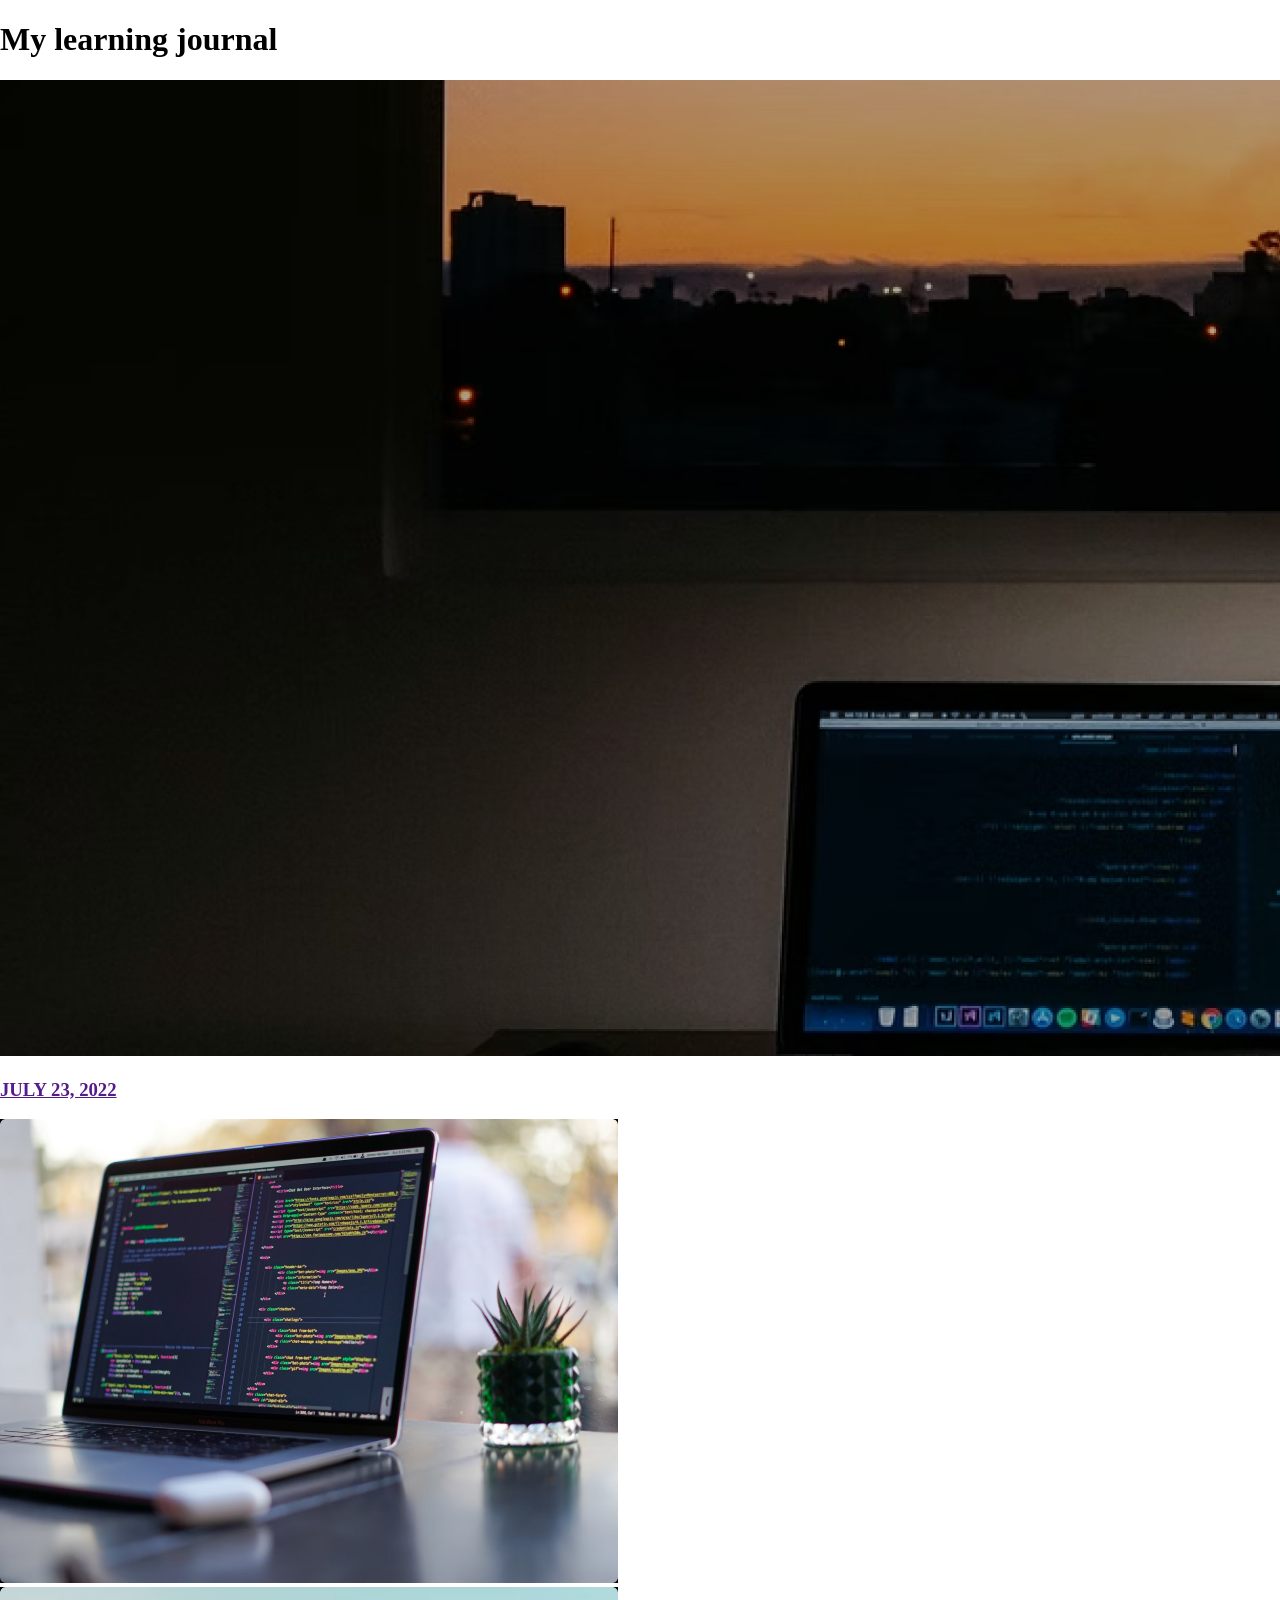
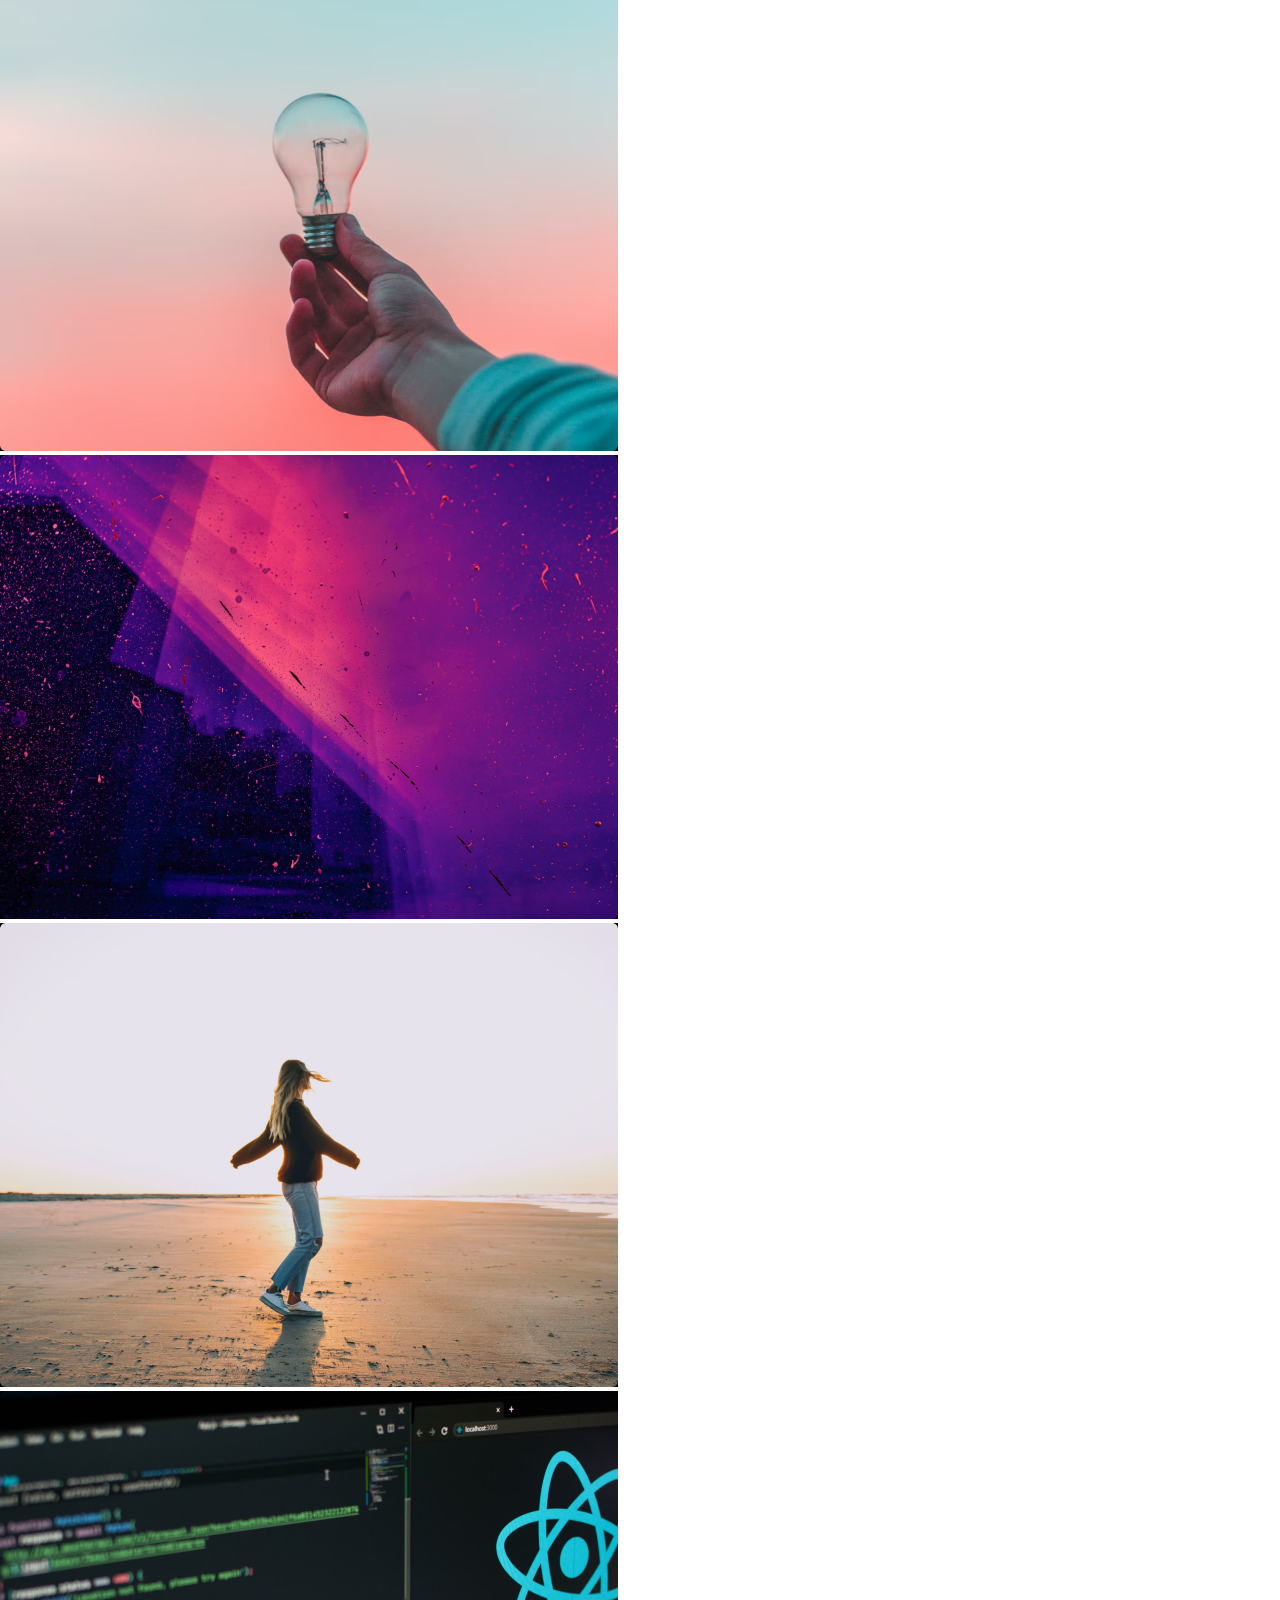
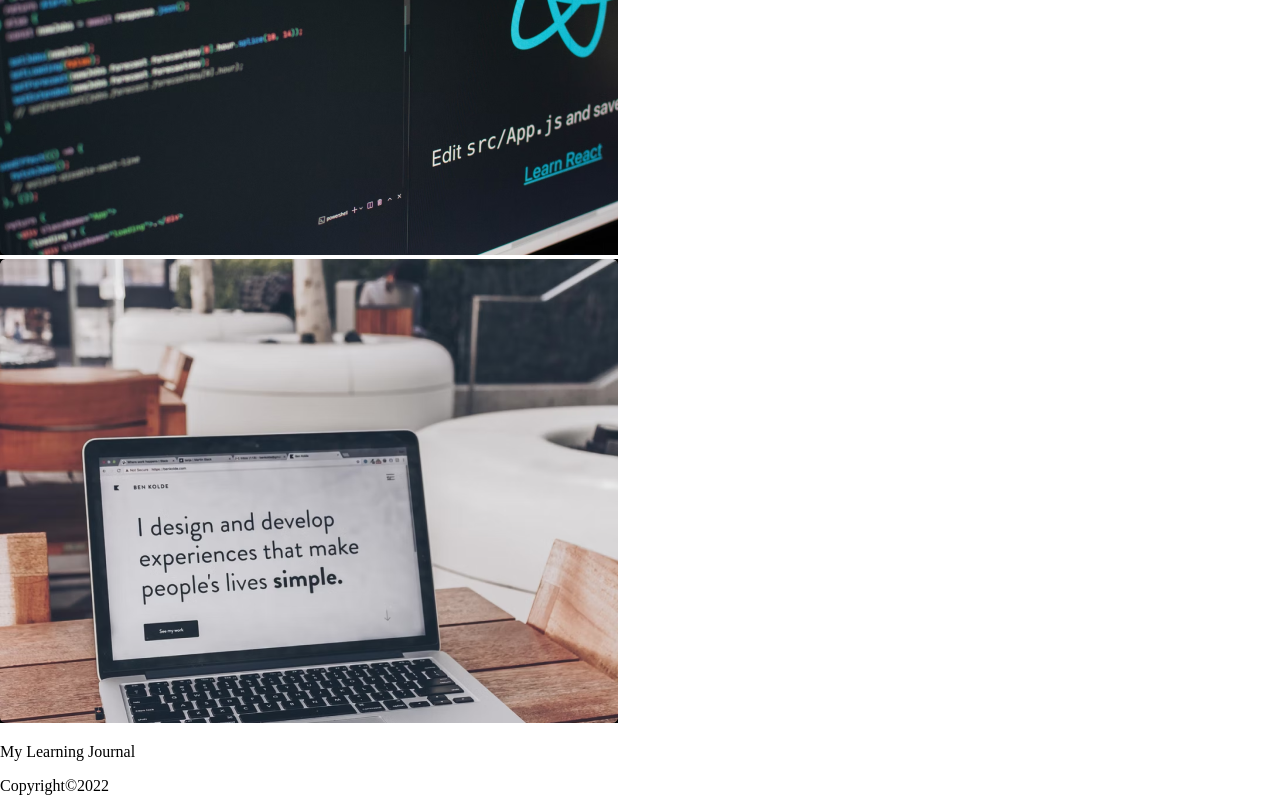
==== index.html @ 687f64eb "First commit" ====
<!DOCTYPE html>
<html lang="en">
    <head>
        <title>My Learning Journal</title>
        <link rel="stylesheet" href="css/style.css">
        <meta charset="UTF-8">
        <meta name="viewport" content="width=device-width, initial-scale=1.0">
    </head>
    <body>
        <header class="site-header">
            <h1>My learning journal</h1>
        </header>
        <main>
            <a href="" class="image_main">
                <article>
                    <img src="./images/image_main.png" alt="A laptop and a desk light in front of a window"/>
                    <header>
                        <h3>JULY 23, 2022</h3>
                    </header>
                </article>
            </a>
            <a href="./index.html" class="blog_1">
                <article>
                    <img src="./images/blog1.png" alt="A laptop with code one screen next to a plant"/>
                </article>
            </a>
            <a href="./index.html" class="blog_2">
                <article>
                    <img src="./images/blog2.png" alt="A hand holding a light bulb"/>
                </article>
            </a>
            <a href="./index.html" class="blog_3">
                <article>
                    <img src="./images/blog3.png" alt="An abstract painting with a variation of pink and purple colors"/>
                </article>
            </a>
            <a href="./index.html" class="blog_4">
                <article>
                    <img src="./images/blog4.png" alt="A women twirling on the beach"/>
                </article>
            </a>
            <a href="./index.html" class="blog_5">
                <article>
                    <img src="./images/blog5.png" alt="A picture of react code on a laptop"/>
                </article>
            </a>
            <a href="./index.html" class="blog_6">
                <article>
                    <img src="./images/blog6.png" alt="A laptop on a table at a restoraunt"/> 
                </article>
            </a>
        </main>
        <footer>
            <p>
                My Learning Journal
            </p>
            <p>
                Copyright©2022
            </p>
        </footer>
    </body>
</html>
---- css/style.css ----
html, 
body {
    margin: 0;
    padding: 0;
}
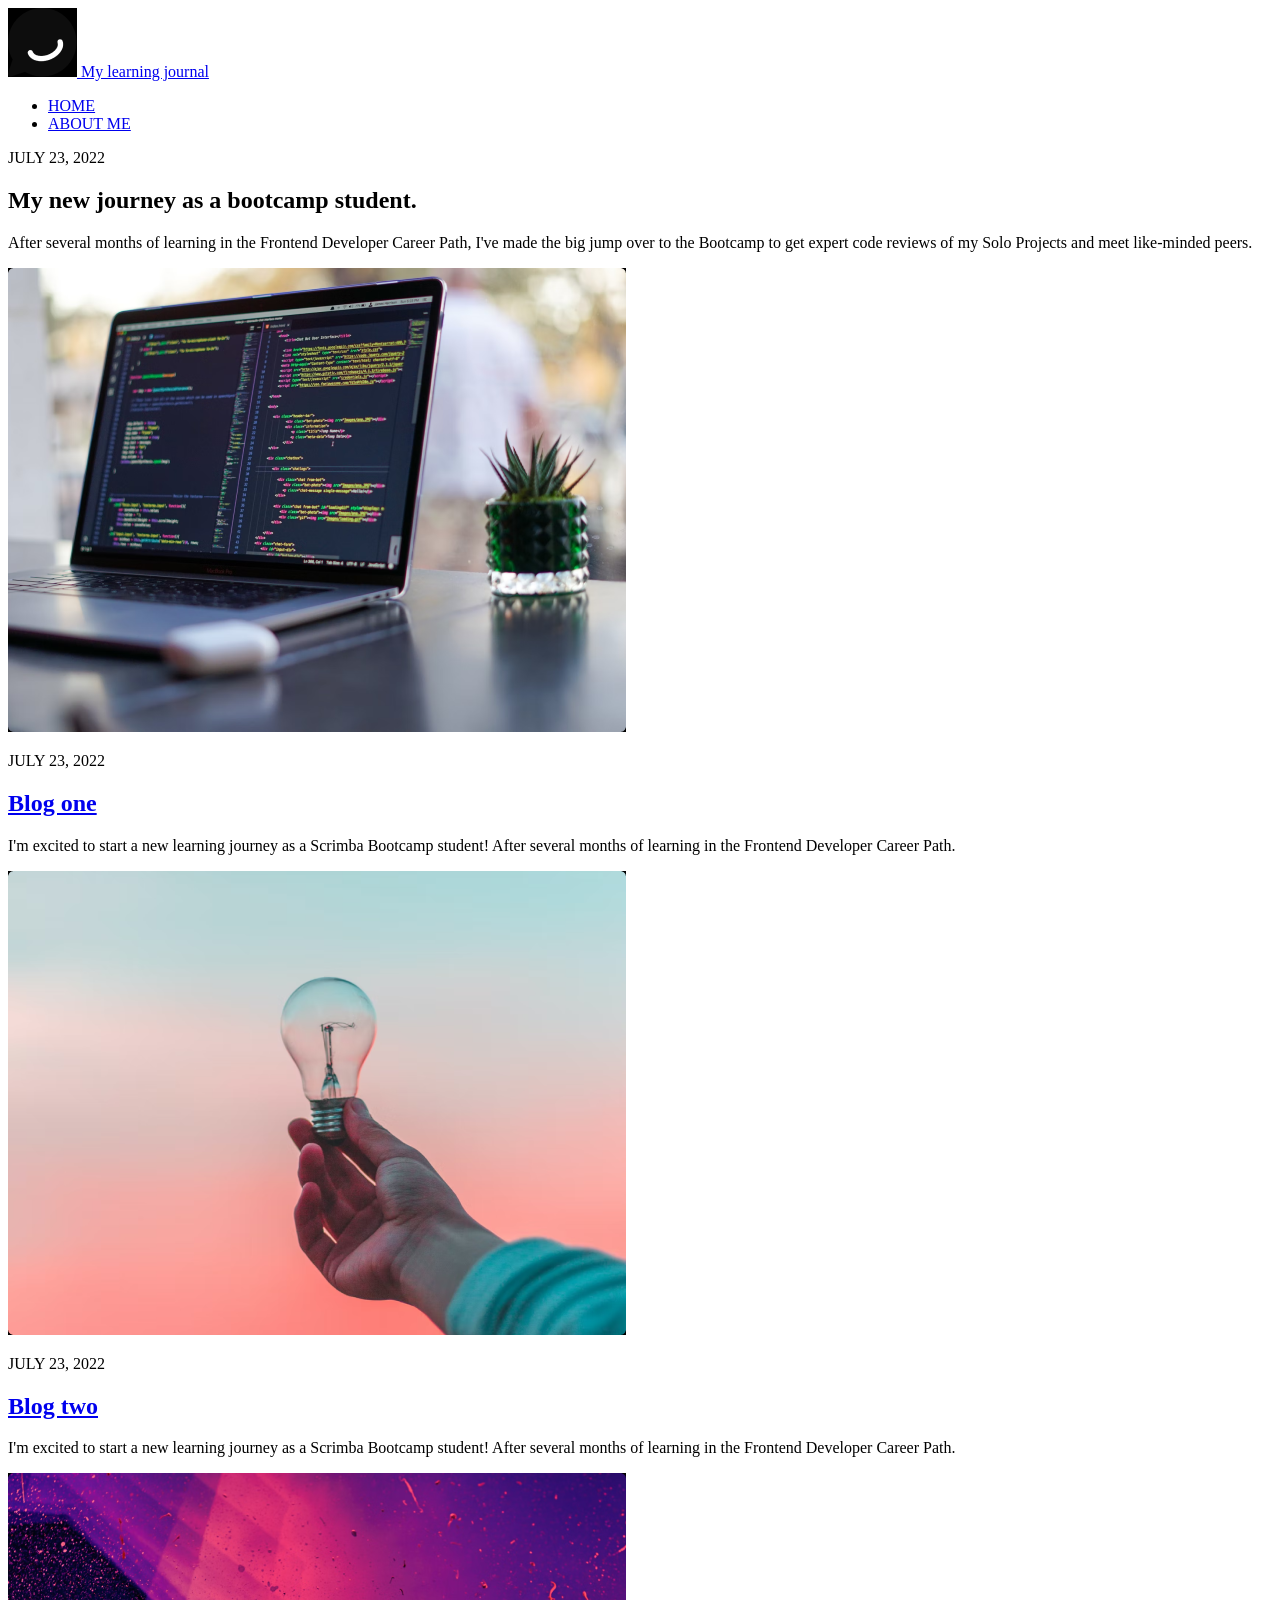
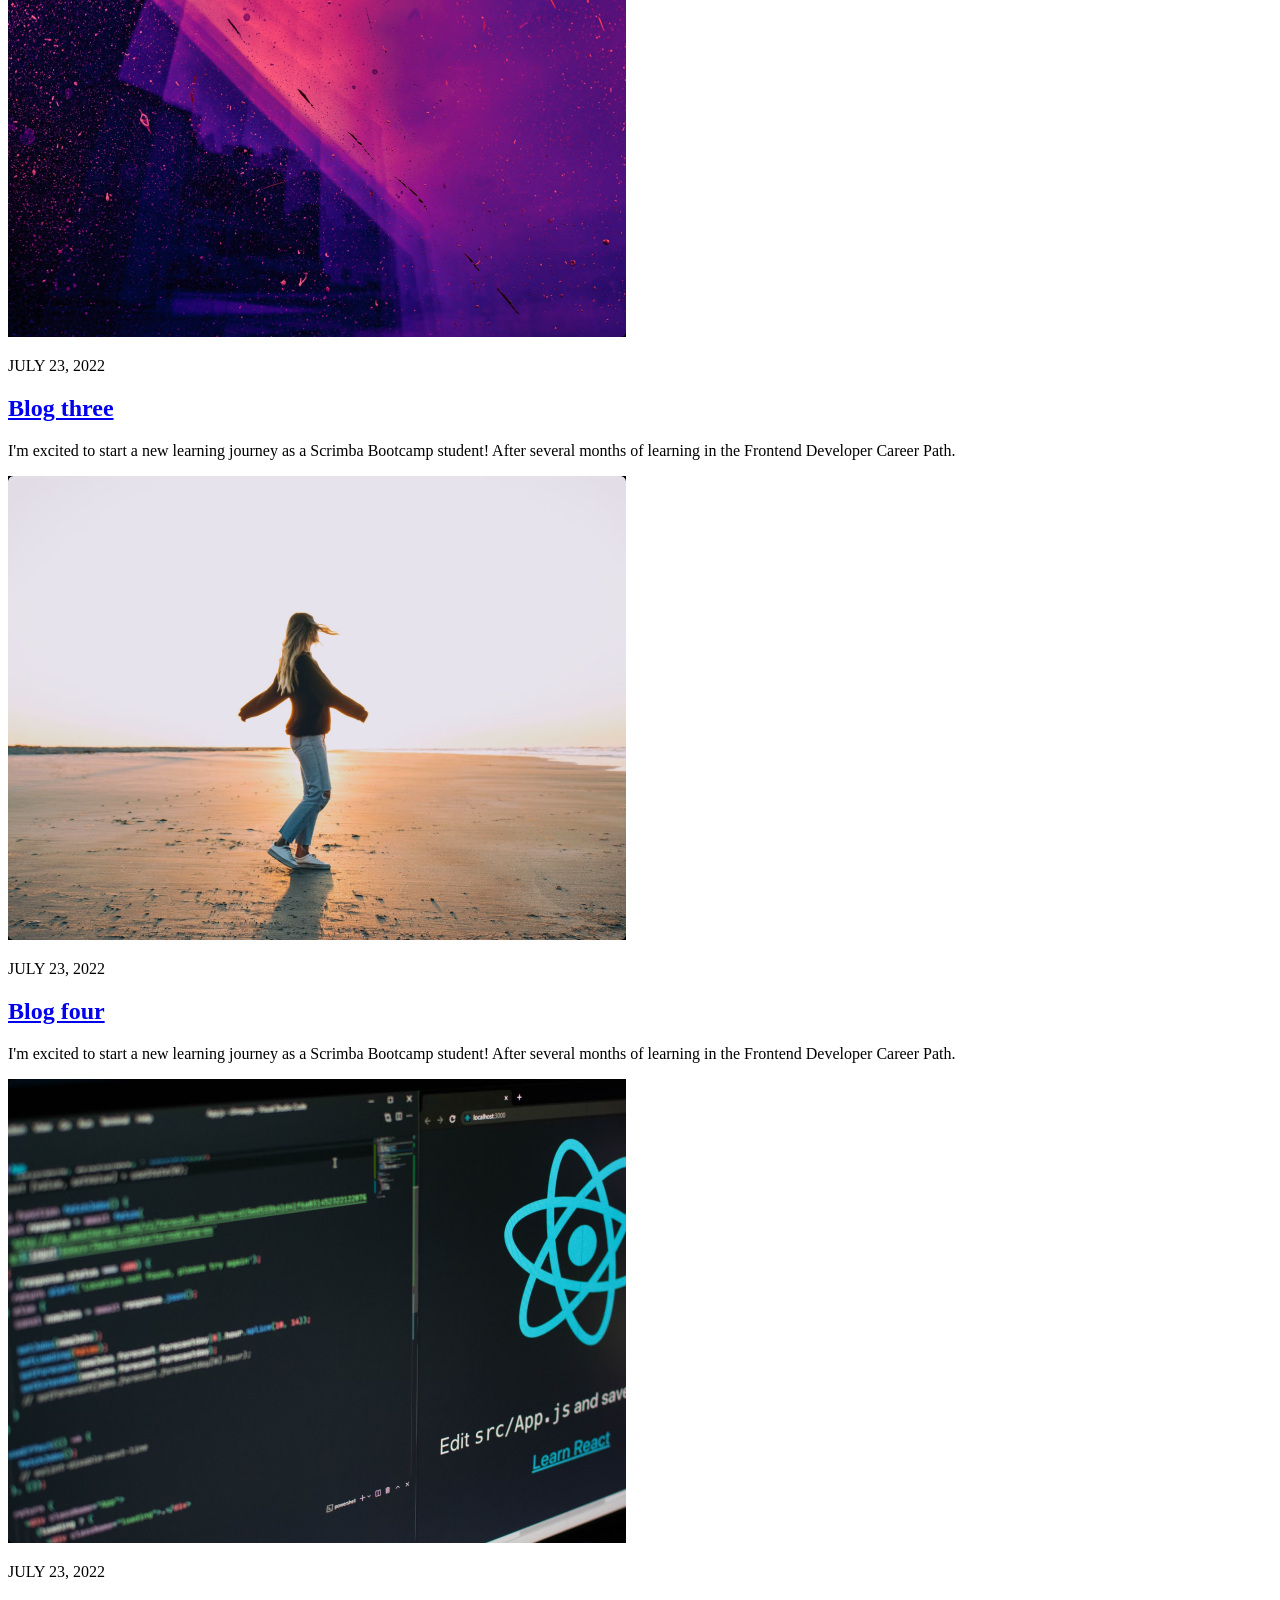
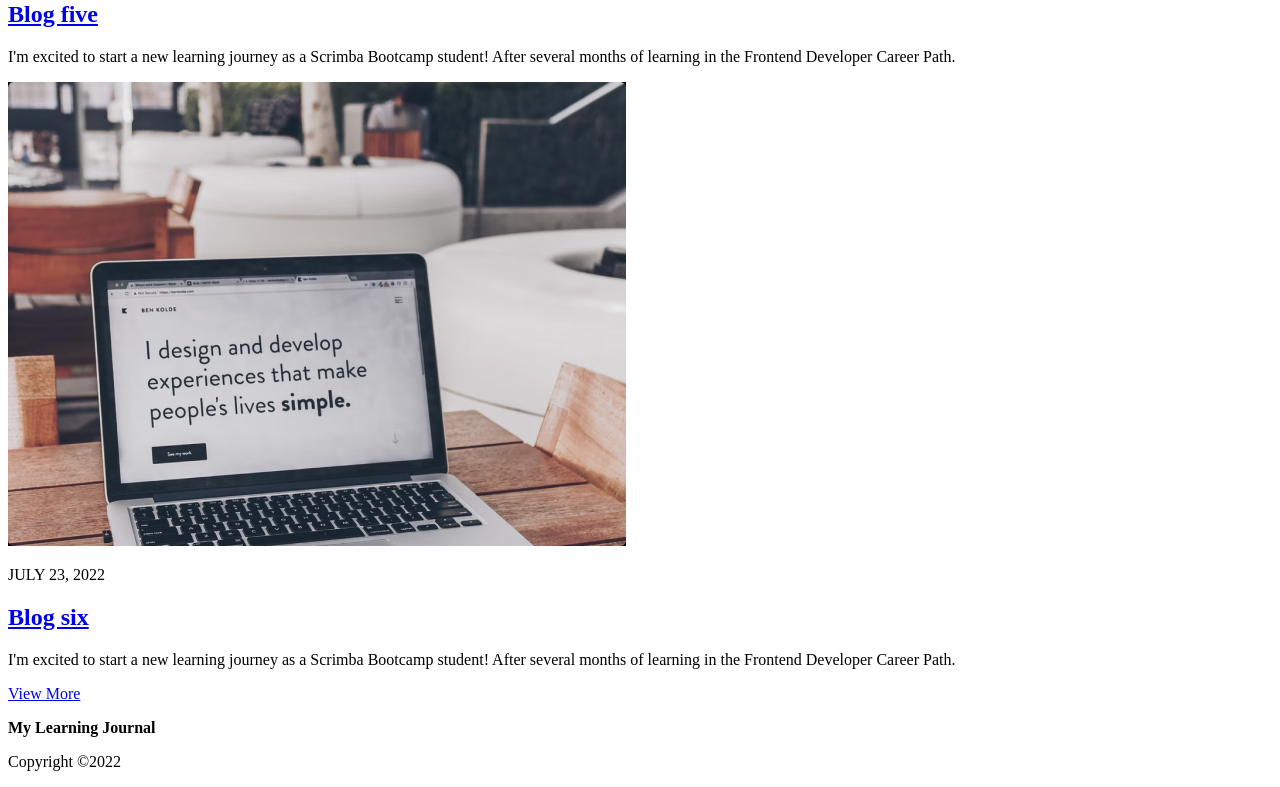
==== commit 044a0478: "modifide structure" ====
--- a/index.html
+++ b/index.html
@@ -1,62 +1,83 @@
 <!DOCTYPE html>
 <html lang="en">
     <head>
-        <title>My Learning Journal</title>
-        <link rel="stylesheet" href="css/style.css">
         <meta charset="UTF-8">
         <meta name="viewport" content="width=device-width, initial-scale=1.0">
+        <title>My Learning Journal</title>
+        <link rel="stylesheet" href="style.css">
+        <link href="https://fonts.googleapis.com/css2?family=Source+Sans+Pro:wght@400;700;900&display=swap" rel="stylesheet">
     </head>
     <body>
-        <header class="site-header">
-            <h1>My learning journal</h1>
-        </header>
-        <main>
-            <a href="" class="image_main">
-                <article>
-                    <img src="./images/image_main.png" alt="A laptop and a desk light in front of a window"/>
-                    <header>
-                        <h3>JULY 23, 2022</h3>
-                    </header>
+        <!-- Navigation -->
+        <nav>
+            <div class="nav-container">
+                <a href="index.html" class="logo">
+                    <img src="images/logo.png" alt="logo">
+                    My learning journal
+                </a>
+                <ul>
+                    <li><a href="index.html">HOME</a></li>
+                    <li><a href="about.html">ABOUT ME</a></li>
+                </ul>
+            </div>
+        </nav>
+
+        <!-- Hero Section -->
+        <section class="hero">
+            <div class="hero-content">
+                <p class="date">JULY 23, 2022</p>
+                <h1>My new journey as a bootcamp student.</h1>
+                <p>After several months of learning in the Frontend Developer Career Path, I've made the big jump over to the Bootcamp to get expert code reviews of my Solo Projects and meet like-minded peers.</p>
+            </div>
+        </section>
+
+        <!-- Blog Posts Grid -->
+        <main class="container">
+            <div class="posts-grid">
+                <article class="post-card">
+                    <img src="images/blog1.png" alt="Blog one">
+                    <p class="date">JULY 23, 2022</p>
+                    <h2><a href="post.html">Blog one</a></h2>
+                    <p>I'm excited to start a new learning journey as a Scrimba Bootcamp student! After several months of learning in the Frontend Developer Career Path.</p>
                 </article>
-            </a>
-            <a href="./index.html" class="blog_1">
-                <article>
-                    <img src="./images/blog1.png" alt="A laptop with code one screen next to a plant"/>
+                <article class="post-card">
+                    <img src="images/blog2.png" alt="Blog two">
+                    <p class="date">JULY 23, 2022</p>
+                    <h2><a href="post.html">Blog two</a></h2>
+                    <p>I'm excited to start a new learning journey as a Scrimba Bootcamp student! After several months of learning in the Frontend Developer Career Path.</p>
                 </article>
-            </a>
-            <a href="./index.html" class="blog_2">
-                <article>
-                    <img src="./images/blog2.png" alt="A hand holding a light bulb"/>
+                <article class="post-card">
+                    <img src="images/blog3.png" alt="Blog three">
+                    <p class="date">JULY 23, 2022</p>
+                    <h2><a href="post.html">Blog three</a></h2>
+                    <p>I'm excited to start a new learning journey as a Scrimba Bootcamp student! After several months of learning in the Frontend Developer Career Path.</p>
                 </article>
-            </a>
-            <a href="./index.html" class="blog_3">
-                <article>
-                    <img src="./images/blog3.png" alt="An abstract painting with a variation of pink and purple colors"/>
+                <article class="post-card">
+                    <img src="images/blog4.png" alt="Blog four">
+                    <p class="date">JULY 23, 2022</p>
+                    <h2><a href="post.html">Blog four</a></h2>
+                    <p>I'm excited to start a new learning journey as a Scrimba Bootcamp student! After several months of learning in the Frontend Developer Career Path.</p>
                 </article>
-            </a>
-            <a href="./index.html" class="blog_4">
-                <article>
-                    <img src="./images/blog4.png" alt="A women twirling on the beach"/>
+                <article class="post-card">
+                    <img src="images/blog5.png" alt="Blog five">
+                    <p class="date">JULY 23, 2022</p>
+                    <h2><a href="post.html">Blog five</a></h2>
+                    <p>I'm excited to start a new learning journey as a Scrimba Bootcamp student! After several months of learning in the Frontend Developer Career Path.</p>
                 </article>
-            </a>
-            <a href="./index.html" class="blog_5">
-                <article>
-                    <img src="./images/blog5.png" alt="A picture of react code on a laptop"/>
+                <article class="post-card">
+                    <img src="images/blog6.png" alt="Blog six">
+                    <p class="date">JULY 23, 2022</p>
+                    <h2><a href="post.html">Blog six</a></h2>
+                    <p>I'm excited to start a new learning journey as a Scrimba Bootcamp student! After several months of learning in the Frontend Developer Career Path.</p>
                 </article>
-            </a>
-            <a href="./index.html" class="blog_6">
-                <article>
-                    <img src="./images/blog6.png" alt="A laptop on a table at a restoraunt"/> 
-                </article>
-            </a>
+            </div>
+            <a href="#" class="view-more">View More</a>
         </main>
+
+        <!-- Footer -->
         <footer>
-            <p>
-                My Learning Journal
-            </p>
-            <p>
-                Copyright©2022
-            </p>
+            <p><strong>My Learning Journal</strong></p>
+            <p>Copyright ©2022</p>
         </footer>
     </body>
 </html>
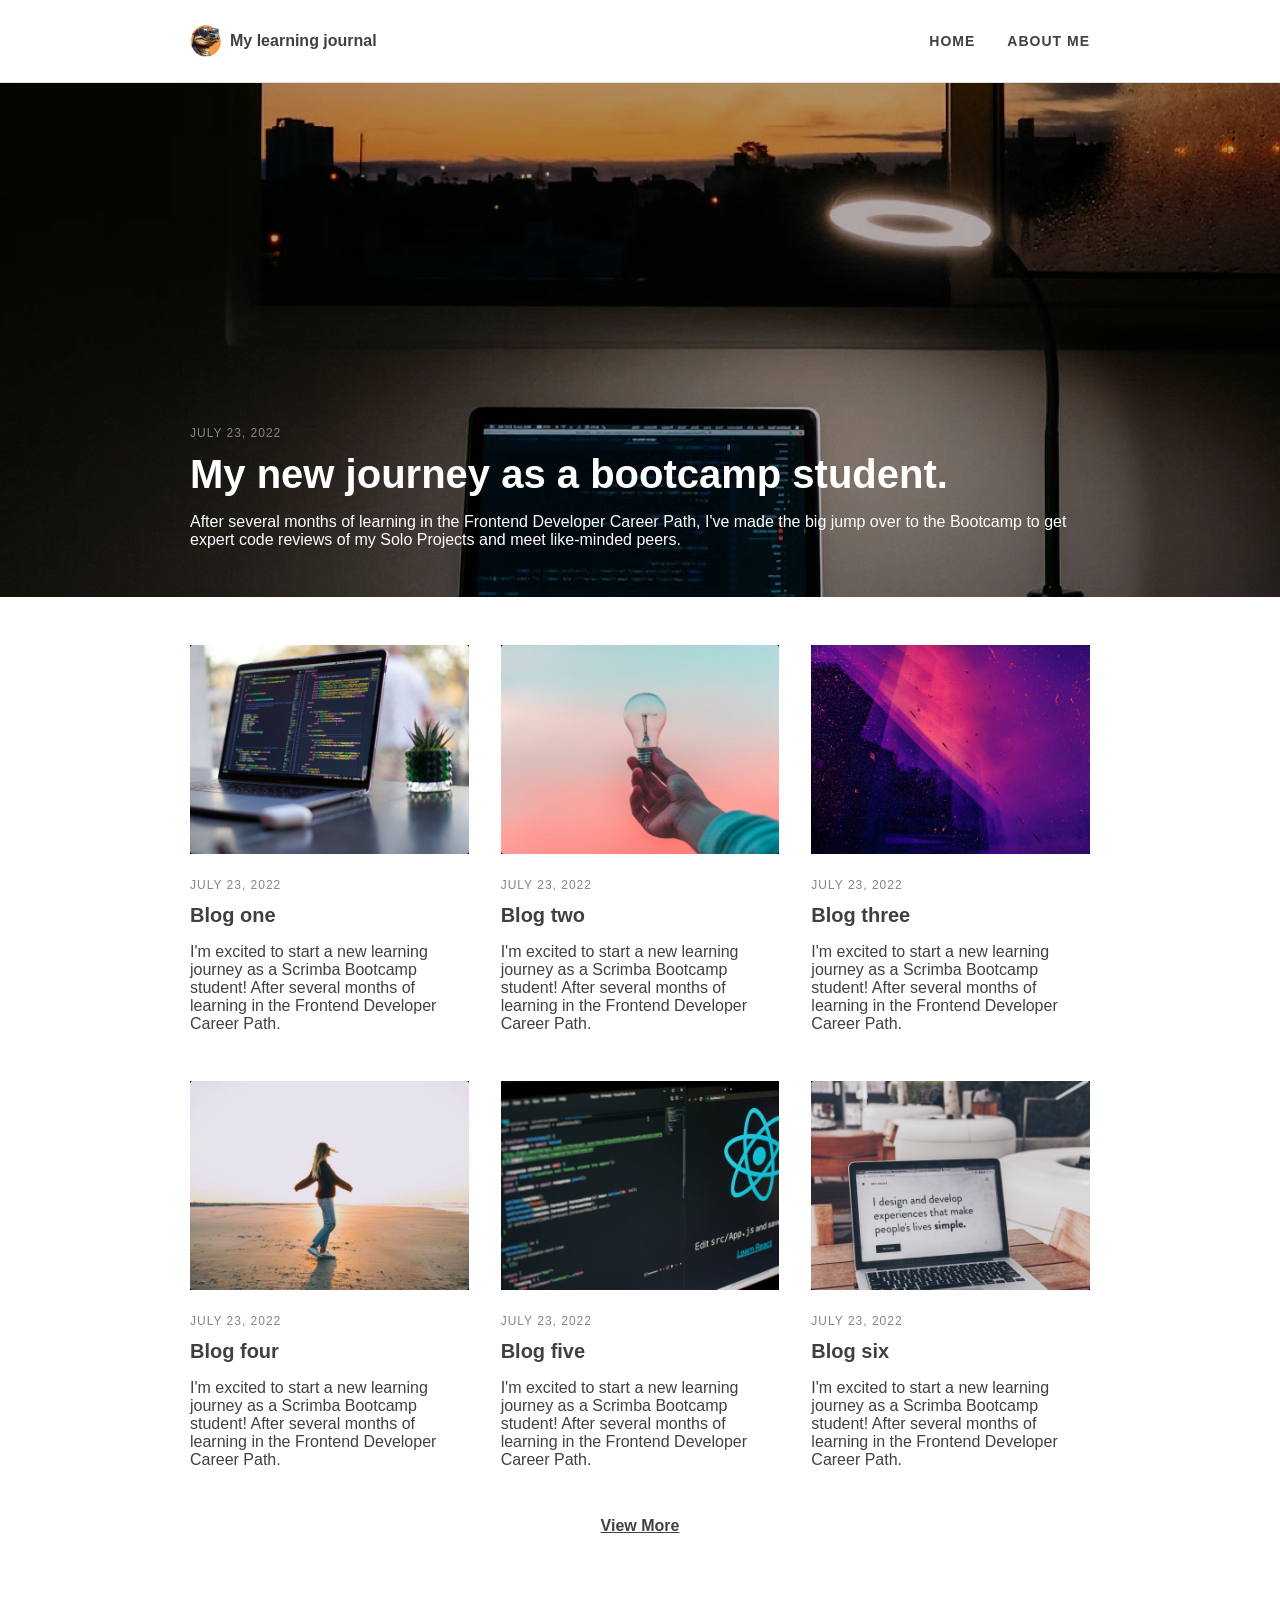
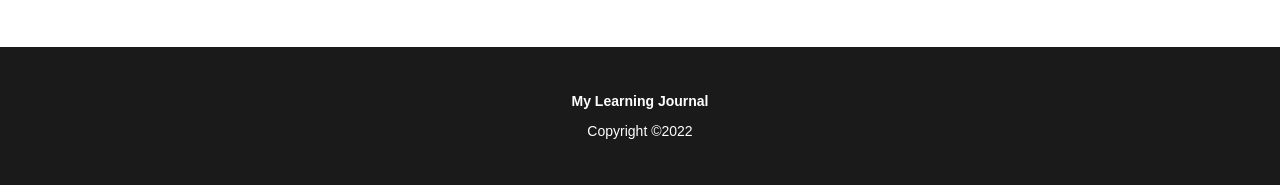
==== commit 579d9d65: "corrected the hero section and added a crock as an avatar" ====
--- a/index.html
+++ b/index.html
@@ -4,7 +4,7 @@
         <meta charset="UTF-8">
         <meta name="viewport" content="width=device-width, initial-scale=1.0">
         <title>My Learning Journal</title>
-        <link rel="stylesheet" href="style.css">
+        <link rel="stylesheet" href="css/style.css">
         <link href="https://fonts.googleapis.com/css2?family=Source+Sans+Pro:wght@400;700;900&display=swap" rel="stylesheet">
     </head>
     <body>
@@ -12,7 +12,7 @@
         <nav>
             <div class="nav-container">
                 <a href="index.html" class="logo">
-                    <img src="images/logo.png" alt="logo">
+                    <img src="./images/logo.jfif" alt="logo">
                     My learning journal
                 </a>
                 <ul>
--- a/css/style.css
+++ b/css/style.css
@@ -0,0 +1,264 @@
+html, 
+body {
+    margin: 0;
+    padding: 0;
+    box-sizing: border-box;
+}
+
+body {
+    font-family: 'Source Sans Pro', sans-serif;
+    color: #404040;
+}
+
+/* ===== NAVIGATION ===== */
+nav {
+    padding: 1rem 2rem;
+    border-bottom: 1px solid #e0e0e0;
+}
+
+.nav-container {
+    max-width: 900px;
+    margin: 0 auto;
+    display: flex;
+    justify-content: space-between;
+    align-items: center;
+}
+
+.logo {
+    display: flex;
+    align-items: center;
+    gap: 0.5rem;
+    text-decoration: none;
+    color: #404040;
+    font-weight: 700;
+    font-size: 1rem;
+}
+
+.logo img {
+    width: 2rem;
+    height: 2rem;
+}
+
+nav ul {
+    list-style: none;
+    display: flex;
+    gap: 2rem;
+}
+
+nav ul a {
+    text-decoration: none;
+    color: #404040;
+    font-weight: 700;
+    font-size: 0.875rem;
+    letter-spacing: 1px;
+}
+
+nav ul a:hover {
+    color: #000;
+}
+
+/* ===== HERO ===== */
+.hero {
+    background: url('../images/hero.png') center/cover no-repeat;
+    min-height: 450px;
+    display: flex;
+    align-items: flex-end;
+    color: #fff;
+    padding: 2rem;
+}
+
+.hero-content {
+    max-width: 900px;
+    margin: 0 auto;
+    width: 100%;
+}
+
+.hero h1 {
+    font-size: 2.5rem;
+    margin: 0.5rem 0;
+}
+
+/* ===== TYPOGRAPHY ===== */
+.date {
+    font-size: 0.75rem;
+    letter-spacing: 1px;
+    color: #858585;
+}
+
+h1 {
+    font-size: 2rem;
+    font-weight: 900;
+}
+
+h2 {
+    font-size: 1.25rem;
+    font-weight: 900;
+    margin: 1.5rem 0 0.5rem;
+}
+
+/* ===== CONTAINER ===== */
+.container {
+    max-width: 900px;
+    margin: 0 auto;
+    padding: 3rem 2rem;
+}
+
+/* ===== POSTS GRID ===== */
+.posts-grid {
+    display: grid;
+    grid-template-columns: repeat(3, 1fr);
+    gap: 2rem;
+    margin-bottom: 2rem;
+}
+
+.post-card img {
+    width: 100%;
+    aspect-ratio: 4/3;
+    object-fit: cover;
+    margin-bottom: 0.5rem;
+}
+
+.post-card h2,
+.post-card h3 {
+    margin: 0.25rem 0;
+}
+
+.post-card a {
+    text-decoration: none;
+    color: #404040;
+}
+
+.post-card a:hover {
+    text-decoration: underline;
+}
+
+/* ===== VIEW MORE ===== */
+.view-more {
+    display: block;
+    text-align: center;
+    color: #404040;
+    font-weight: 700;
+    text-decoration: underline;
+    margin-top: 1rem;
+}
+
+/* ===== POST PAGE ===== */
+.post-container {
+    max-width: 750px;
+    margin: 0 auto;
+    padding: 2rem;
+}
+
+.post-img {
+    width: 100%;
+    margin: 1.5rem 0;
+}
+
+.recent-posts {
+    margin-top: 4rem;
+    text-align: center;
+}
+
+.recent-posts h2 {
+    text-align: center;
+    font-size: 1.5rem;
+    margin-bottom: 1.5rem;
+}
+
+/* ===== ABOUT PAGE ===== */
+.about-container {
+    max-width: 900px;
+    margin: 0 auto;
+    padding: 3rem 2rem;
+}
+
+/* ===== PROFILE SECTION ===== */
+.profile {
+    display: flex;
+    align-items: center;
+    gap: 2rem;
+    margin-bottom: 3rem;
+}
+
+.avatar {
+    width: 150px;
+    height: 150px;
+    border-radius: 50%;  /* ✅ circular image */
+    object-fit: cover;
+    flex-shrink: 0;      /* ✅ prevents image from shrinking */
+}
+
+.profile-text h1 {
+    font-size: 1.75rem;
+    margin-bottom: 0.75rem;
+}
+
+/* ===== ABOUT CONTENT ===== */
+.about-content {
+    margin-bottom: 3rem;
+}
+
+.about-content h2 {
+    font-size: 1.125rem;
+    margin: 1.5rem 0 0.5rem;
+}
+
+.about-content p {
+    margin-bottom: 1rem;
+    line-height: 1.6;
+}
+
+/* ===== RECENT POSTS ===== */
+.recent-posts h2 {
+    text-align: center;
+    font-size: 1.5rem;
+    margin-bottom: 1.5rem;
+}
+
+/* ===== RESPONSIVE ===== */
+@media (max-width: 600px) {
+    .profile {
+        flex-direction: column;  /* ✅ stack on mobile */
+        text-align: center;
+    }
+    
+    .avatar {
+        width: 120px;
+        height: 120px;
+    }
+}
+
+/* ===== FOOTER ===== */
+footer {
+    background: #1a1a1a;
+    color: #fff;
+    text-align: center;
+    padding: 2rem;
+    margin-top: 4rem;
+    font-size: 0.875rem;
+}
+
+/* ===== MEDIA QUERIES ===== */
+@media (max-width: 768px) {
+    .posts-grid {
+        grid-template-columns: 1fr;  /* ✅ single column on mobile */
+    }
+
+    .hero h1 {
+        font-size: 1.75rem;
+    }
+
+    nav ul {
+        gap: 1rem;
+    }
+}
+
+@media (max-width: 480px) {
+    .hero {
+        min-height: 300px;
+    }
+
+    h1 {
+        font-size: 1.5rem;
+    }
+}
